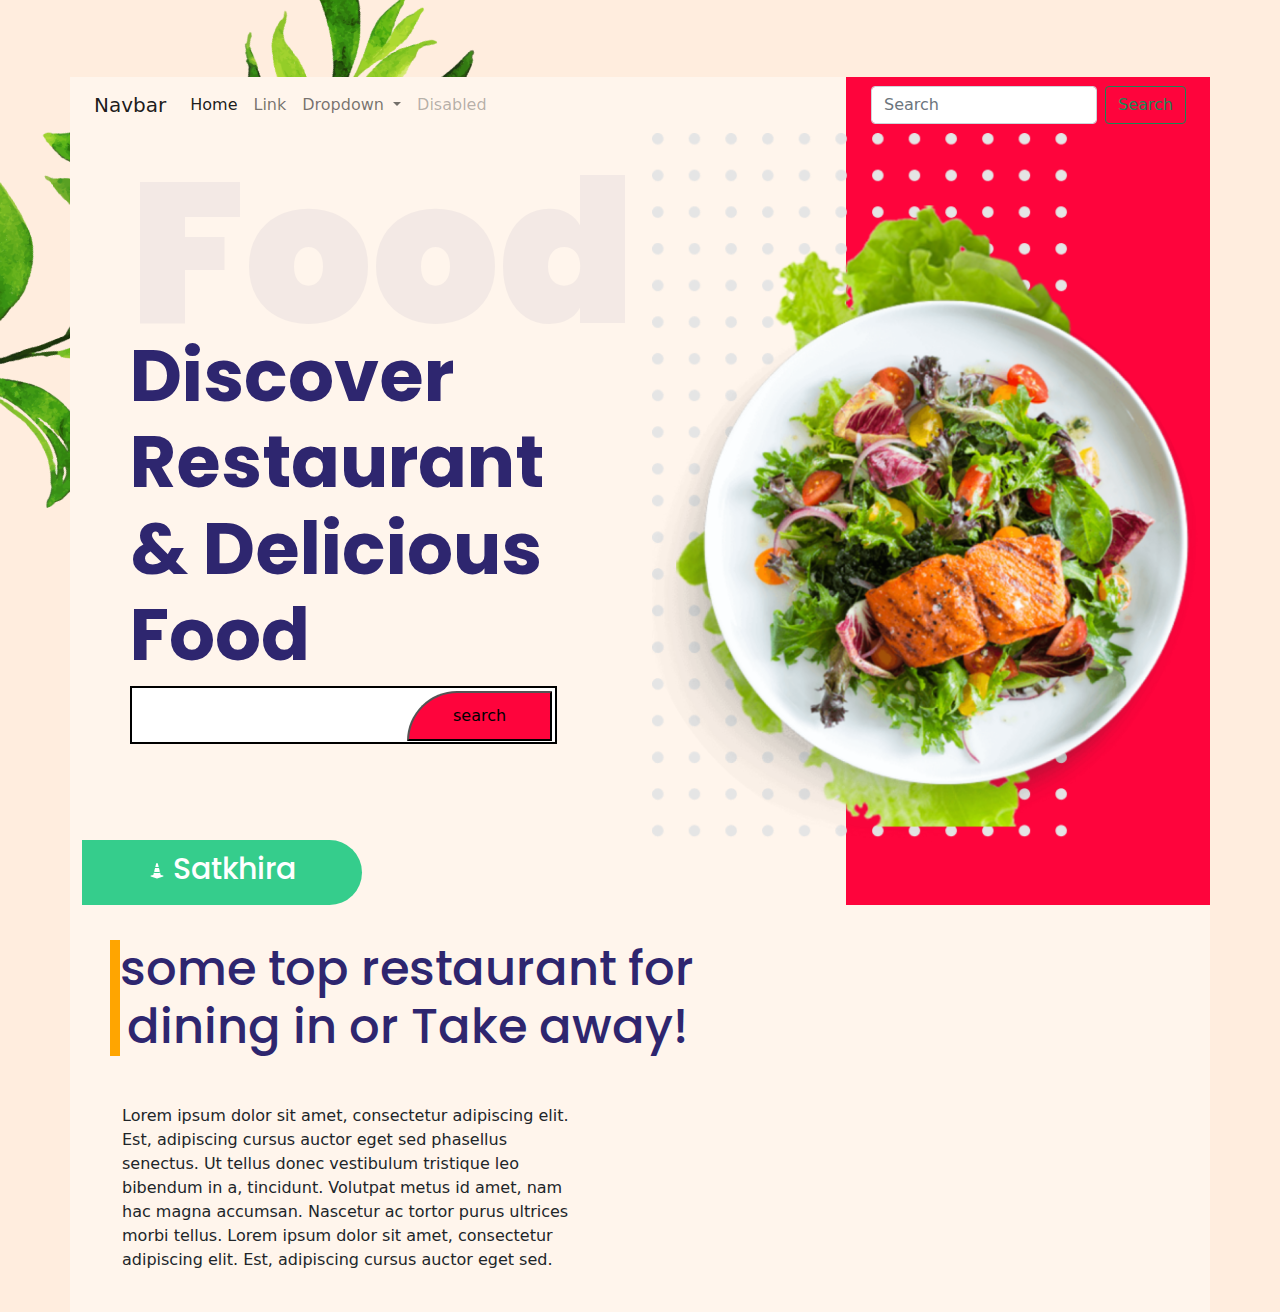
==== index.html @ 4b52ce10 "middle" ====
<!DOCTYPE html>
<html lang="en">
<head>
  <meta charset="UTF-8">
  <meta http-equiv="X-UA-Compatible" content="IE=edge">
  <meta name="viewport" content="width=device-width, initial-scale=1.0">
  <title>Go ahead</title>
  <link rel="stylesheet" href="css/style.css">
  <link rel="stylesheet" href="css/bootstrap.min.css">
  <link rel="preconnect" href="https://fonts.gstatic.com">
  <link href="https://fonts.googleapis.com/css2?family=Poppins:ital,wght@0,300;1,200&display=swap" rel="stylesheet">

</head>
<body style="background: url(images/body-background-image.png) no-repeat;">
    <header style="margin-top: 6%;">
      <!-- <div class="head-floor container"> -->
        <div style="background: url(images/red-bar.png) whitesmoke no-repeat right center ;" class="head-floor head container">
          <nav class="navbar navbar-expand-lg navbar-light">
            <div class="container-fluid">
              <a class="navbar-brand" href="#">Navbar</a>
              <button class="navbar-toggler" type="button" data-bs-toggle="collapse" data-bs-target="#navbarSupportedContent" aria-controls="navbarSupportedContent" aria-expanded="false" aria-label="Toggle navigation">
                <span class="navbar-toggler-icon"></span>
              </button>
              <div class="collapse navbar-collapse" id="navbarSupportedContent">
                <ul class="navbar-nav me-auto mb-2 mb-lg-0">
                  <li class="nav-item">
                    <a class="nav-link active" aria-current="page" href="#">Home</a>
                  </li>
                  <li class="nav-item">
                    <a class="nav-link" href="#">Link</a>
                  </li>
                  <li class="nav-item dropdown">
                    <a class="nav-link dropdown-toggle" href="#" id="navbarDropdown" role="button" data-bs-toggle="dropdown" aria-expanded="false">
                      Dropdown
                    </a>
                    <ul class="dropdown-menu" aria-labelledby="navbarDropdown">
                      <li><a class="dropdown-item" href="#">Action</a></li>
                      <li><a class="dropdown-item" href="#">Another action</a></li>
                      <li><hr class="dropdown-divider"></li>
                      <li><a class="dropdown-item" href="#">Something else here</a></li>
                    </ul>
                  </li>
                  <li class="nav-item">
                    <a class="nav-link disabled" href="#" tabindex="-1" aria-disabled="true">Disabled</a>
                  </li>
                </ul>
                <form class="d-flex">
                  <input class="form-control me-2" type="search" placeholder="Search" aria-label="Search">
                  <button class="btn btn-outline-success" type="submit">Search</button>
                </form>
              </div>
            </div>
          </nav>
          <div class="shop-name-slider row">
            <div class="shop-name col-md-6 align-self-center">
              <div class="banner ms-5">
                <h1>Food</h1>
              <h3>Discover Restaurant <br>& Delicious Food</h3>
              <div class="search-bar">
                <input id="search-field" type="text">
                <button id="search-btn">search</button>
              </div>
              </div>
              <br>
              <br>
              <br>
              <br>
              <div class="location">
                <h5><svg xmlns="http://www.w3.org/2000/svg" width="16" height="16" fill="currentColor" class="bi bi-cone-striped" viewBox="0 0 16 16">
                  <path d="M9.97 4.88l.953 3.811C10.158 8.878 9.14 9 8 9c-1.14 0-2.159-.122-2.923-.309L6.03 4.88C6.635 4.957 7.3 5 8 5s1.365-.043 1.97-.12zm-.245-.978L8.97.88C8.718-.13 7.282-.13 7.03.88L6.274 3.9C6.8 3.965 7.382 4 8 4c.618 0 1.2-.036 1.725-.098zm4.396 8.613a.5.5 0 0 1 .037.96l-6 2a.5.5 0 0 1-.316 0l-6-2a.5.5 0 0 1 .037-.96l2.391-.598.565-2.257c.862.212 1.964.339 3.165.339s2.303-.127 3.165-.339l.565 2.257 2.391.598z"/>
                </svg> <span> </span> Satkhira</h5>
              </div>
            </div>
            <div class="slider col-md-6">
              <!-- <img src="images/them2.png" alt=""> -->
              <div id="carouselExampleSlidesOnly" class="carousel slide" data-bs-ride="carousel">
                <div class="carousel-inner">
                  <div class="carousel-item active">
                    <img src="images/them2.png" class="d-block w-100" alt="...">
                  </div>
                  <div class="carousel-item">
                    <img src="images/them2.png" class="d-block w-100" alt="...">
                  </div>
                  <div class="carousel-item">
                    <img src="images/them2.png" class="d-block w-100" alt="...">
                  </div>
                </div>
              </div>
            </div>
          </div>
        </div>
      <!-- </div> -->
    </header>
    <section>
      <div class="head-floor container">
        <div class="row middle">
          <h3 class="col-md-6 d-flex align-self-center">some top restaurant for <br>dining in or Take away!</h3>
          <p class="col-md-5">Lorem ipsum dolor sit amet, consectetur adipiscing elit. Est, adipiscing cursus auctor eget sed phasellus senectus. Ut tellus donec vestibulum tristique leo bibendum in a, tincidunt. Volutpat metus id amet, nam hac magna accumsan. Nascetur ac tortor purus ultrices morbi tellus. Lorem ipsum dolor sit amet, consectetur adipiscing elit. Est, adipiscing cursus auctor eget sed.</p>
        </div>

      </div>
    </section>


   
    
    <!-- <a href="https://www.youtube.com/channel/UC7hSS_eujjZOEQrjsda76gA/videos" target="_blank" id="ytd-url">My YouTube Channel</a> -->

    <script src="js/bootstrap.min.js"></script>
</body>
</html>
---- css/style.css ----
body {
    background-color: #FFEDDE !important;

  }
.slider img{
    width: 90%;
}
.head-floor{
    background-color: #FFF5EC !important;
}
.banner h1{
    /* font-size: 80px;     */
    margin-bottom: -40px !important;
    font-family: Poppins;
    font-style: normal;
    font-weight: 900;
    font-size: 200px;
    text-transform: capitalize;
    color: #2E266F;
    opacity: 0.05;
}
.banner h3{
    /* margin-bottom: -40px !important; */
    font-family: Poppins;
    font-style: normal;
    font-weight: bold;
    font-size: 72px;
    text-transform: capitalize;

    color: #2E266F;


}
.head{
    background-size: 364px !important;
}
.location{
    height: 65px;
    width: 280px;
    background: #35CD8C;
    border-radius: 0px 100px 100px 0px;
    
    display: flex;
    align-items: center;
    justify-content: center;

}
.location h5{
    text-align: center;
    font-family: Poppins;
    font-style: normal;
    font-weight: 500;
    font-size: 30px;
    text-transform: capitalize;

    color: #FFFFFF;


}
.search-bar{
    width: 427px;
    height: 58px;
    border: 2px solid black;
    background-color: white;
}
#search-field{
    width: 270px;
    height: 54px;
    border: 0;
}
input:focus, #search-btn:focus {
   outline: none;
    
}
#search-btn{
    /* position: absolute;
    left: 390px; */
    width: 145px;
    height: 50px;
    border-radius: 60px 0px 0px 0px;
    background: #FE043C;
}
.middle h3{
    margin-top: 35px;
    text-align: center;
    font-family: Poppins;
    font-style: normal;
    font-weight: 500;
    font-size: 48px;
    color: #2E266F;
    border-left: 10px solid orange;
    margin-left: 40px;
    padding: 0;
    width: fit-content;
}
.middle p{
  margin: 40px;
}
/* .banner{
    margin-left: 20px;
} */

@media only screen and (max-device-width : 1024px) {
    .middle p{
        margin: 40px;

      }
    .middle h3{
        margin: 40px;
        font-size: 33px;
      }
}



/* Tablet and phone*/
@media only screen and (max-device-width : 769px) {
    .banner h1{
        font-size: 121px !important;
        margin-bottom: 0px !important;
        opacity: 1;
    }
    .banner h3{
        font-size: 29px !important;
    }
    .head{
        background-size: 335px !important;
    }
    .search-bar{
        width: 309px;

    }
    #search-btn{
        width: 90px;
   
    }
    #search-field{
        width: 208px;
    }
    .middle h3{
        margin: 40px;
        font-size: 21px;
      }
}
@media only screen and (max-device-width : 425px) {
    .head{
        background-size: 121px 100% !important;
    }
    .middle p{
        margin: 0;
        text-align: center;
      }
    .middle h3{
        margin: 5px;

        font-size: 48px;
      }
}
@media only screen and (max-device-width : 320px) {
    .search-bar{
        width: 250px;

    }
    #search-btn{
        width: 90px;
   
    }
    #search-field{
        width: 149px;
    }
    body{
        background-size: 121px 100% !important;
    }
    .banner h1{
        font-size: 100px !important;
        
    }
}
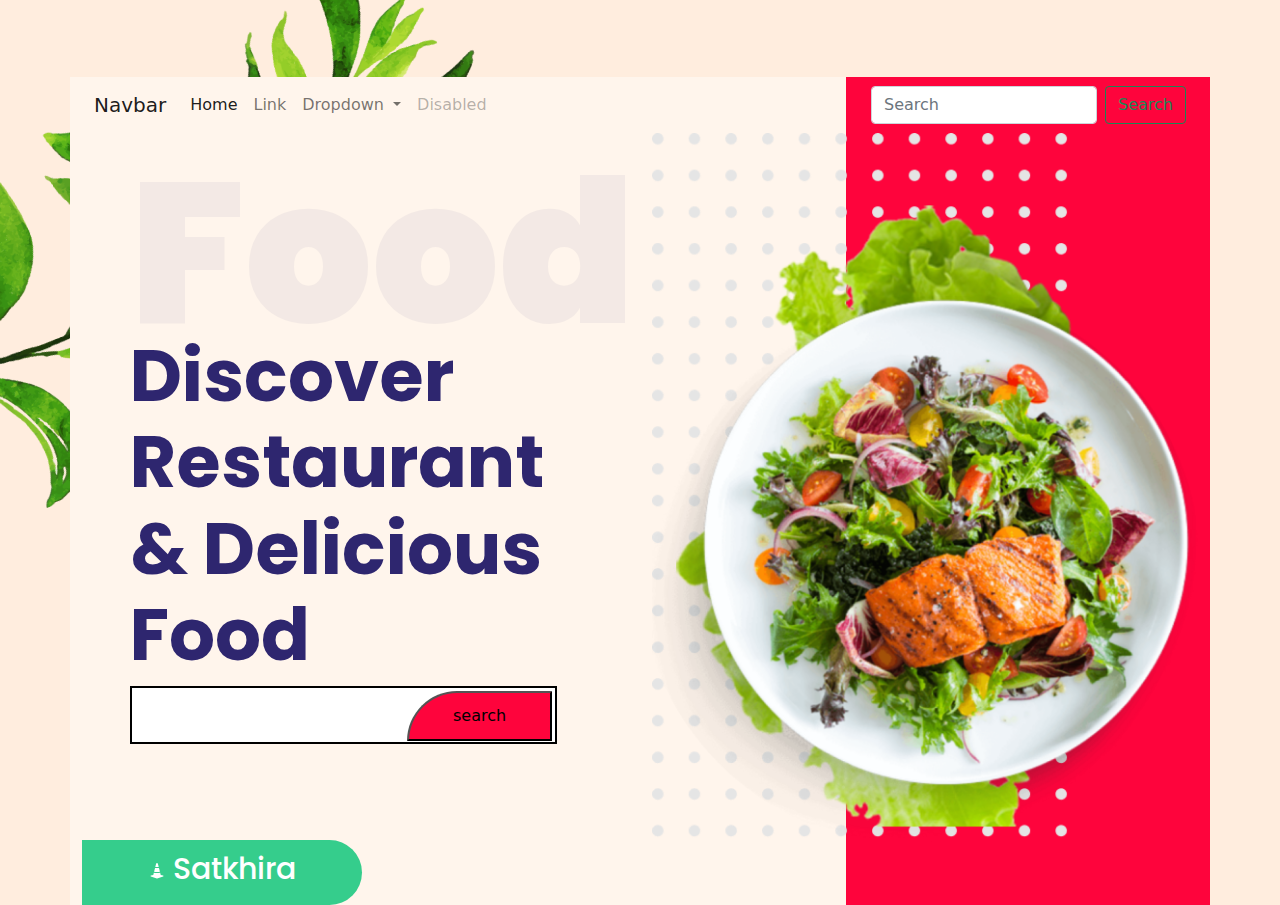
==== commit b84faa48: "remove" ====
--- a/index.html
+++ b/index.html
@@ -91,21 +91,12 @@
         </div>
       <!-- </div> -->
     </header>
-    <section>
-      <div class="head-floor container">
-        <div class="row middle">
-          <h3 class="col-md-6 d-flex align-self-center">some top restaurant for <br>dining in or Take away!</h3>
-          <p class="col-md-5">Lorem ipsum dolor sit amet, consectetur adipiscing elit. Est, adipiscing cursus auctor eget sed phasellus senectus. Ut tellus donec vestibulum tristique leo bibendum in a, tincidunt. Volutpat metus id amet, nam hac magna accumsan. Nascetur ac tortor purus ultrices morbi tellus. Lorem ipsum dolor sit amet, consectetur adipiscing elit. Est, adipiscing cursus auctor eget sed.</p>
-        </div>
 
-      </div>
-    </section>
 
 
    
     
-    <!-- <a href="https://www.youtube.com/channel/UC7hSS_eujjZOEQrjsda76gA/videos" target="_blank" id="ytd-url">My YouTube Channel</a> -->
-
+    
     <script src="js/bootstrap.min.js"></script>
 </body>
 </html>--- a/css/style.css
+++ b/css/style.css
@@ -80,36 +80,15 @@
     border-radius: 60px 0px 0px 0px;
     background: #FE043C;
 }
-.middle h3{
-    margin-top: 35px;
-    text-align: center;
-    font-family: Poppins;
-    font-style: normal;
-    font-weight: 500;
-    font-size: 48px;
-    color: #2E266F;
-    border-left: 10px solid orange;
-    margin-left: 40px;
-    padding: 0;
-    width: fit-content;
-}
-.middle p{
-  margin: 40px;
-}
+
 /* .banner{
     margin-left: 20px;
 } */
 
 @media only screen and (max-device-width : 1024px) {
-    .middle p{
-        margin: 40px;
+    
+}
 
-      }
-    .middle h3{
-        margin: 40px;
-        font-size: 33px;
-      }
-}
 
 
 
@@ -137,25 +116,20 @@
     #search-field{
         width: 208px;
     }
-    .middle h3{
-        margin: 40px;
-        font-size: 21px;
-      }
+    
 }
+
+
+
 @media only screen and (max-device-width : 425px) {
     .head{
         background-size: 121px 100% !important;
     }
-    .middle p{
-        margin: 0;
-        text-align: center;
-      }
-    .middle h3{
-        margin: 5px;
+    
+}
 
-        font-size: 48px;
-      }
-}
+
+
 @media only screen and (max-device-width : 320px) {
     .search-bar{
         width: 250px;
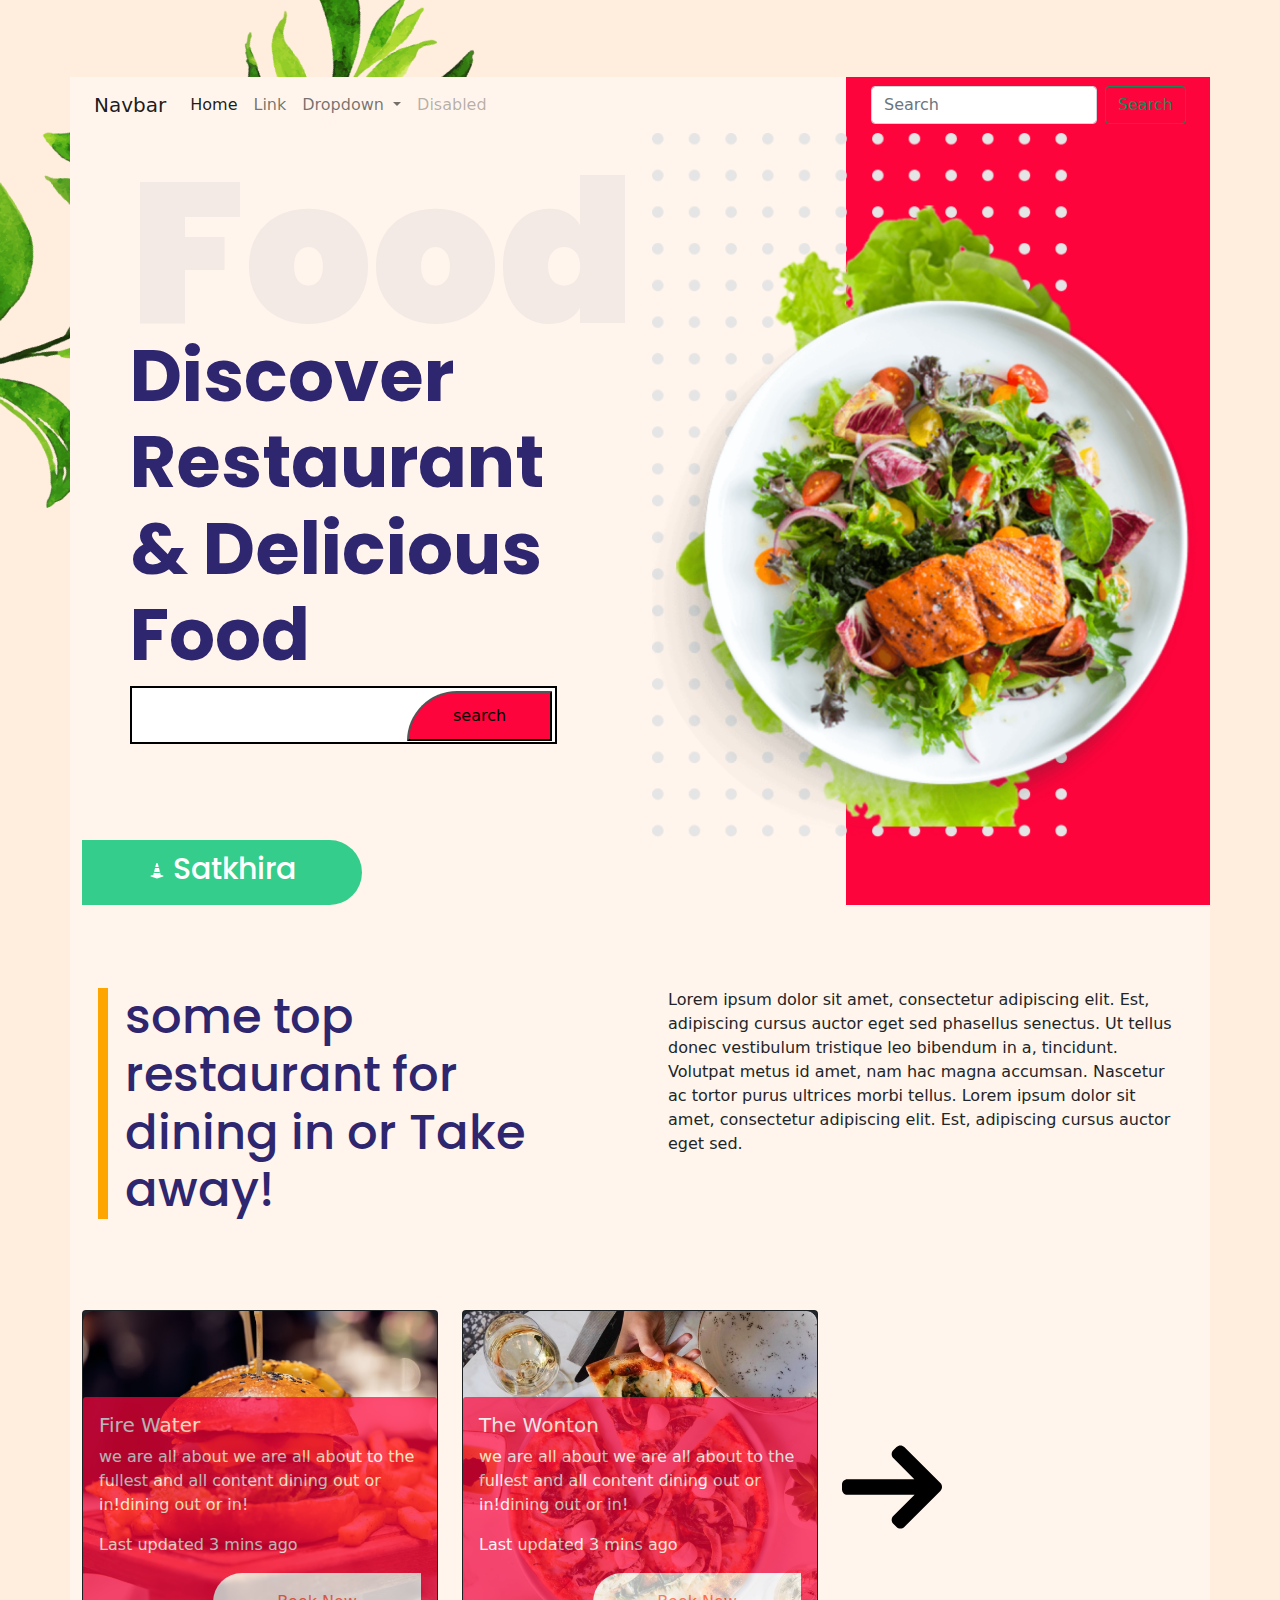
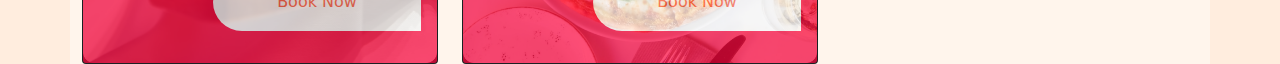
==== commit abb9bd34: "next" ====
--- a/index.html
+++ b/index.html
@@ -4,7 +4,7 @@
   <meta charset="UTF-8">
   <meta http-equiv="X-UA-Compatible" content="IE=edge">
   <meta name="viewport" content="width=device-width, initial-scale=1.0">
-  <title>Go ahead</title>
+  <title>BD restaurant</title>
   <link rel="stylesheet" href="css/style.css">
   <link rel="stylesheet" href="css/bootstrap.min.css">
   <link rel="preconnect" href="https://fonts.gstatic.com">
@@ -91,7 +91,69 @@
         </div>
       <!-- </div> -->
     </header>
+    <section>
+      <div class="head-floor container">
+        <div style="padding-top: 6%; padding-bottom: 6%;" class="row">
+          <div class="col-sm-6">
+            <div class="card card-modify">
+              <div class="card-body">
+                <h5 class="card-title middle-h">some top restaurant for dining in or Take away!</h5>
+                
+                
+              </div>
+            </div>
+          </div>
+          <div class="col-sm-6">
+            <div class="card card-modify">
+              <div class="card-body">
+               
+                <p class="card-text">Lorem ipsum dolor sit amet, consectetur adipiscing elit. Est, adipiscing cursus auctor eget sed phasellus senectus. Ut tellus donec vestibulum tristique leo bibendum in a, tincidunt. Volutpat metus id amet, nam hac magna accumsan. Nascetur ac tortor purus ultrices morbi tellus. Lorem ipsum dolor sit amet, consectetur adipiscing elit. Est, adipiscing cursus auctor eget sed.</p>
+                
+              </div>
+            </div>
+          </div>
+        </div>
+    </section>
 
+    <section>
+      <div class="head-floor container">
+        <div class="row row-cols-1 row-cols-md-3  g-4">
+          <div class="col topu">
+            <div class="card bg-dark text-white">
+              <img src="images/barger.png" class="card-img" alt="...">
+              <div class="card-img-overlay-own">
+                <h5 class="card-title">Fire Water</h5>
+                <p class="card-text">we are all about we are all about to the fullest and all content dining out or in!dining out or in!</p>
+                <p class="card-text">Last updated 3 mins ago</p>
+                <div class="d-flex flex-row-reverse">
+                  <p class="order">Book Now</p>
+                </div>
+              </div>
+            </div>
+          </div>
+          <div class="col topu">
+            <div class="card bg-dark text-white">
+              <img src="images/pizza.png" class="card-img" alt="...">
+              <div class="card-img-overlay-own">
+                <h5 class="card-title">The Wonton</h5>
+                <p class="card-text">we are all about we are all about to the fullest and all content dining out or in!dining out or in!</p>
+                <p class="card-text">Last updated 3 mins ago</p>
+                
+                <div class="d-flex flex-row-reverse">
+                  <p class="order">Book Now</p>
+                </div>
+                
+            </div>
+          </div>
+          
+          
+          
+        </div>
+        <div class="next-Btn d-flex align-self-center">
+          <img class="next" src="images/right-arrow.svg" alt="">
+        </div>
+      </div>
+    </section>
 
 
    
--- a/css/style.css
+++ b/css/style.css
@@ -80,7 +80,50 @@
     border-radius: 60px 0px 0px 0px;
     background: #FE043C;
 }
-
+.middle-h{
+    font-family: Poppins;
+    font-style: normal;
+    font-weight: 500;
+    font-size: 48px;
+    color: #2E266F;
+    border-left: 10px solid orange;
+    padding-left: 17px;
+}
+.card-modify{
+    background-color: transparent !important;
+    border: 0 !important;
+}
+
+.card-img-overlay-own {
+    position: absolute;
+    /* top: 0; */
+    right: 0;
+    bottom: 0;
+    left: 0;
+    padding: 1rem;
+    border-radius: calc(.25rem - 1px);
+    background: #FE043C;
+    opacity: 0.7;
+}
+.order{
+    display: flex;
+    align-items: center;
+    justify-content: center;
+    background-color: white;
+    width: 208px;
+    height: 58px;
+    color: tomato;
+    position: relative;
+    border-radius: 100px 0px 0px 100px;
+    cursor: pointer;
+}
+.next{
+    width: 100px;
+}
+/* .align-btn{
+    display: flex;
+    align-items: flex-end;
+} */
 /* .banner{
     margin-left: 20px;
 } */
@@ -150,3 +193,15 @@
         
     }
 }
+/* @media (min-width: 768px){
+ .topu{
+    
+    width: 45.333333%;
+}
+} */
+@media only screen and (max-width: 990px) and (min-width: 767px)  {
+    .topu{
+        width: 330px !important;
+    }
+    
+}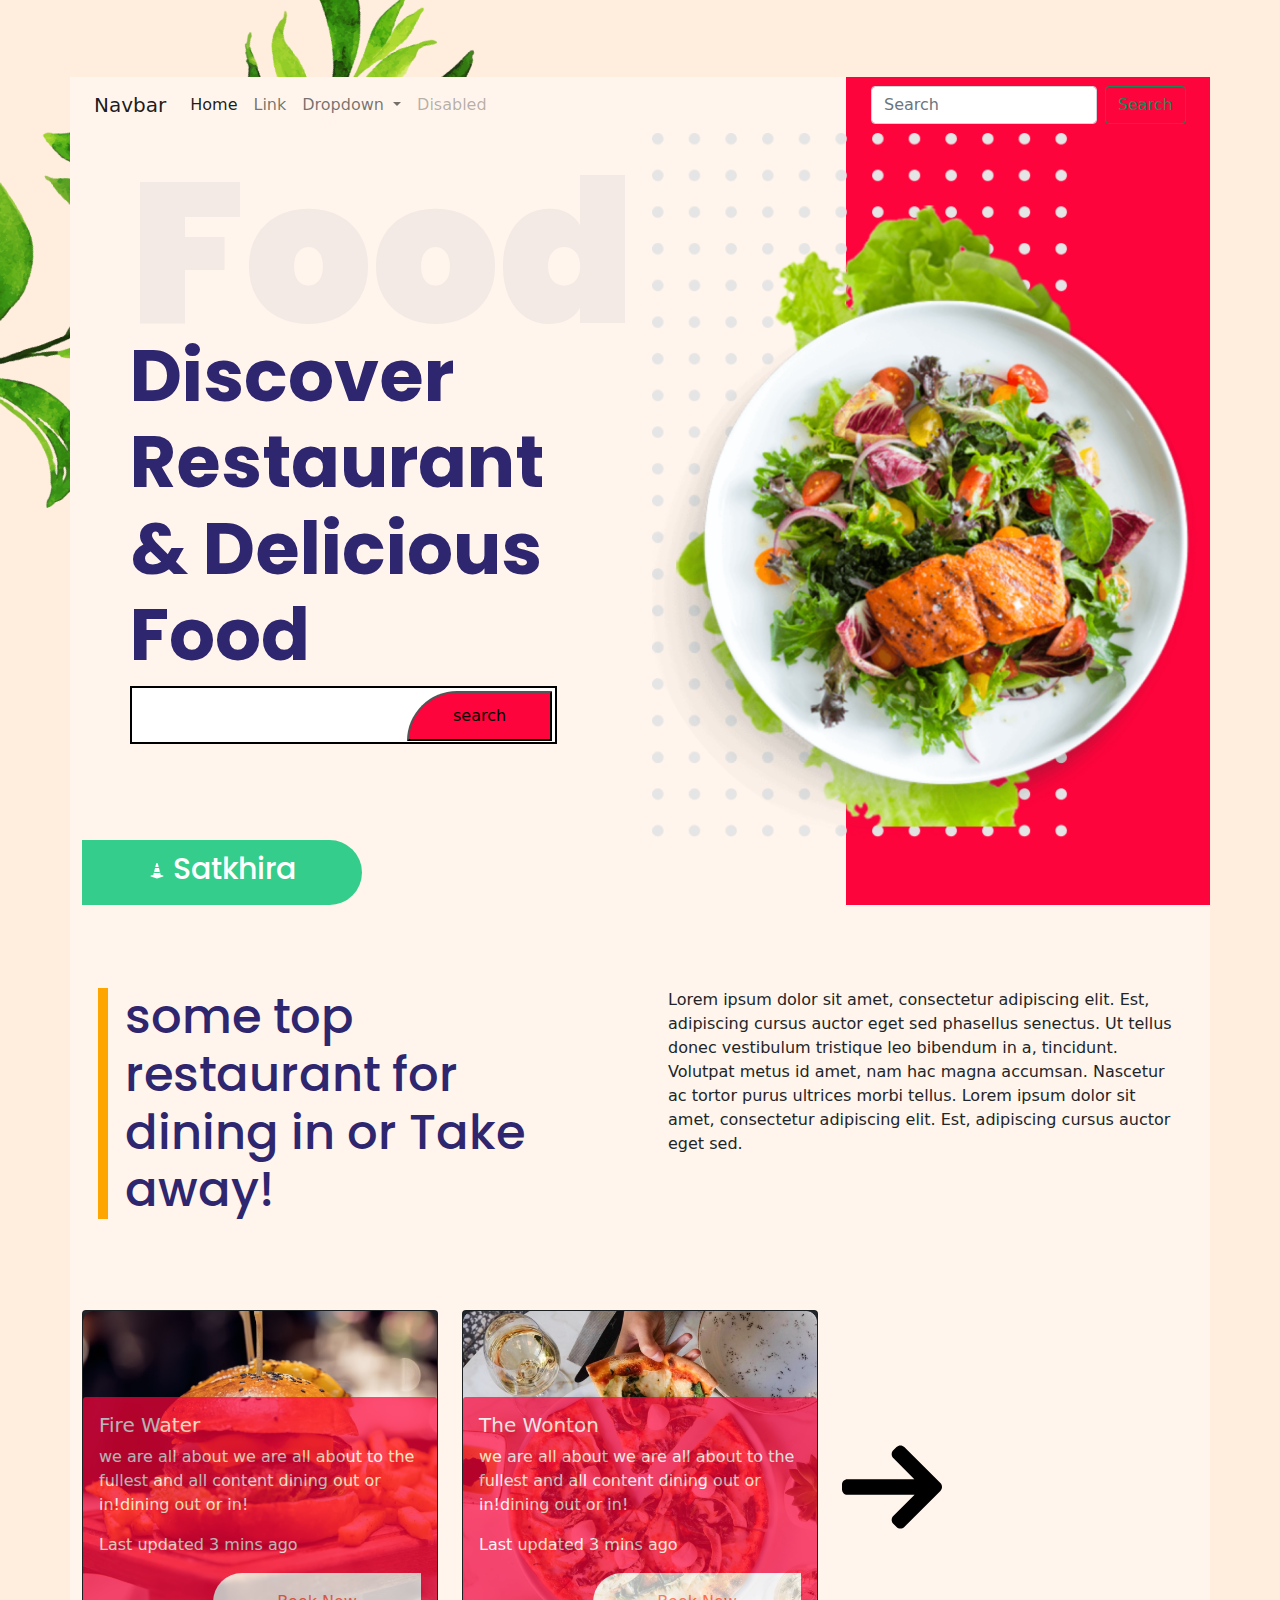
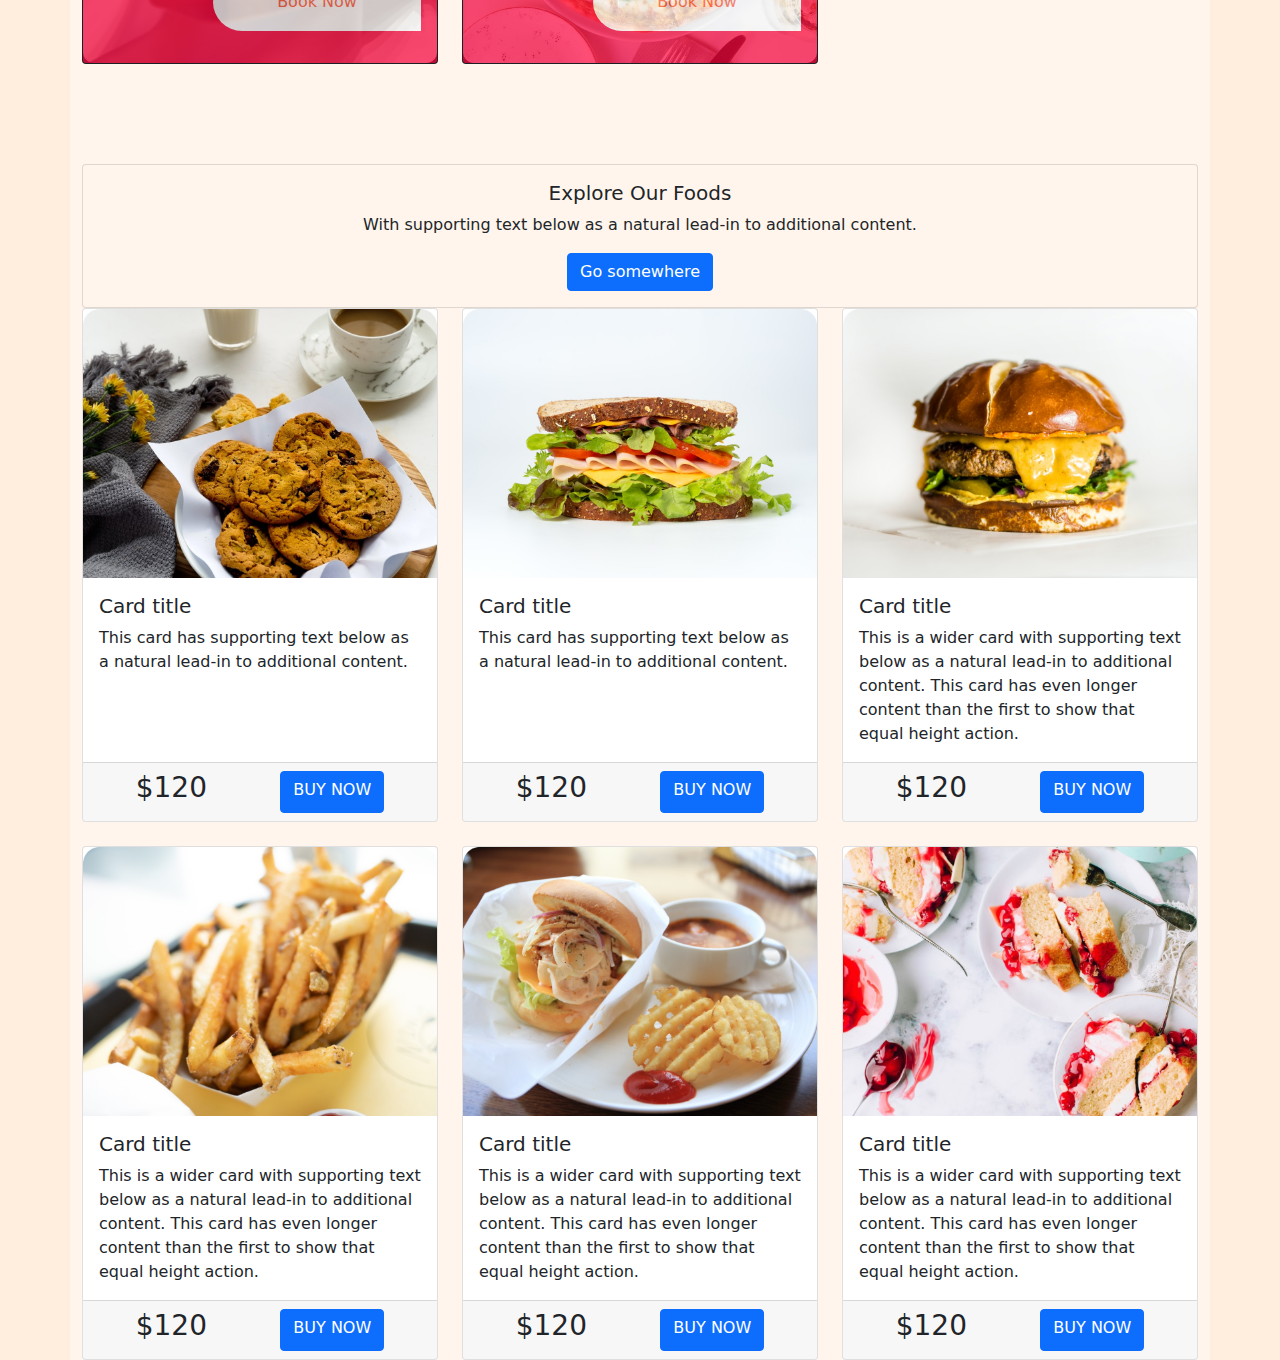
==== commit d64b9dab: "food section" ====
--- a/index.html
+++ b/index.html
@@ -117,7 +117,7 @@
 
     <section>
       <div class="head-floor container">
-        <div class="row row-cols-1 row-cols-md-3  g-4">
+        <div style="padding-bottom: 100px;" class="row row-cols-1 row-cols-md-3  g-4">
           <div class="col topu">
             <div class="card bg-dark text-white">
               <img src="images/barger.png" class="card-img" alt="...">
@@ -138,19 +138,110 @@
                 <h5 class="card-title">The Wonton</h5>
                 <p class="card-text">we are all about we are all about to the fullest and all content dining out or in!dining out or in!</p>
                 <p class="card-text">Last updated 3 mins ago</p>
-                
                 <div class="d-flex flex-row-reverse">
                   <p class="order">Book Now</p>
-                </div>
-                
-            </div>
-          </div>
-          
-          
-          
+                </div> 
+            </div>
+          </div> 
         </div>
         <div class="next-Btn d-flex align-self-center">
           <img class="next" src="images/right-arrow.svg" alt="">
+        </div>
+      </div>
+    </section>
+
+    <section>
+      <div class="head-floor container">
+        <div class="head-floor card text-center ">
+          <div class="card-body">
+            <h5 class="card-title">Explore Our Foods</h5>
+            <p class="card-text">With supporting text below as a natural lead-in to additional content.</p>
+            <a href="" class="btn btn-primary">Go somewhere</a>
+          </div>
+        </div>
+      </div>
+    </section>
+    <section>
+      <div class="head-floor container">
+        <div class="row row-cols-1 row-cols-md-3 g-4">
+          <div class="col topu">
+            <div class="card h-100">
+              <img src="images/food6.png" class="card-img-top" alt="...">
+              <div class="card-body">
+                <h5 class="card-title">Card title</h5>
+                <p class="card-text">This card has supporting text below as a natural lead-in to additional content.</p>
+              </div>
+              <div class="card-footer d-flex justify-content-around">
+                <h3 class="">$120</h3>
+                <a href="#" class="btn btn-primary">BUY NOW</a>
+              </div>
+            </div>
+          </div>
+          <div class="col topu">
+            <div class="card h-100">
+              <img src="images/food1.png" class="card-img-top" alt="...">
+              <div class="card-body">
+                <h5 class="card-title">Card title</h5>
+                <p class="card-text">This card has supporting text below as a natural lead-in to additional content.</p>
+              </div>
+              <div class="card-footer d-flex justify-content-around">
+                <h3 class="">$120</h3>
+                <a href="#" class="btn btn-primary">BUY NOW</a>
+              </div>
+            </div>
+          </div>
+          <div class="col topu">
+            <div class="card h-100">
+              <img src="images/food2.png" class="card-img-top" alt="...">
+              <div class="card-body">
+                <h5 class="card-title">Card title</h5>
+                <p class="card-text">This is a wider card with supporting text below as a natural lead-in to additional content. This card has even longer content than the first to show that equal height action.</p>
+              </div>
+              <div class="card-footer d-flex justify-content-around">
+                <h3 class="">$120</h3>
+                <a href="#" class="btn btn-primary">BUY NOW</a>
+              </div>
+            </div>
+          </div>
+          <div class="col topu">
+            <div class="card h-100">
+              <img src="images/food3.png" class="card-img-top" alt="...">
+              <div class="card-body">
+                <h5 class="card-title">Card title</h5>
+                <p class="card-text">This is a wider card with supporting text below as a natural lead-in to additional content. This card has even longer content than the first to show that equal height action.</p>
+              </div>
+              <div class="card-footer d-flex justify-content-around">
+                <h3 class="">$120</h3>
+                <a href="#" class="btn btn-primary">BUY NOW</a>
+              </div>
+            </div>
+          </div>
+          <div class="col topu">
+            <div class="card h-100">
+              <img src="images/food4.png" class="card-img-top" alt="...">
+              <div class="card-body">
+                <h5 class="card-title">Card title</h5>
+                <p class="card-text">This is a wider card with supporting text below as a natural lead-in to additional content. This card has even longer content than the first to show that equal height action.</p>
+              </div>
+              <div class="card-footer d-flex justify-content-around">
+                <h3 class="">$120</h3>
+                <a href="#" class="btn btn-primary">BUY NOW</a>
+              </div>
+            </div>
+          </div>
+          <div class="col topu">
+            <div class="card h-100">
+              <img src="images/food5.png" class="card-img-top" alt="...">
+              <div class="card-body">
+                <h5 class="card-title">Card title</h5>
+                <p class="card-text">This is a wider card with supporting text below as a natural lead-in to additional content. This card has even longer content than the first to show that equal height action.</p>
+              </div>
+              <div class="card-footer d-flex justify-content-around">
+                <h3 class="">$120</h3>
+                <a href="#" class="btn btn-primary">BUY NOW</a>
+              </div>
+            </div>
+          </div>
         </div>
       </div>
     </section>
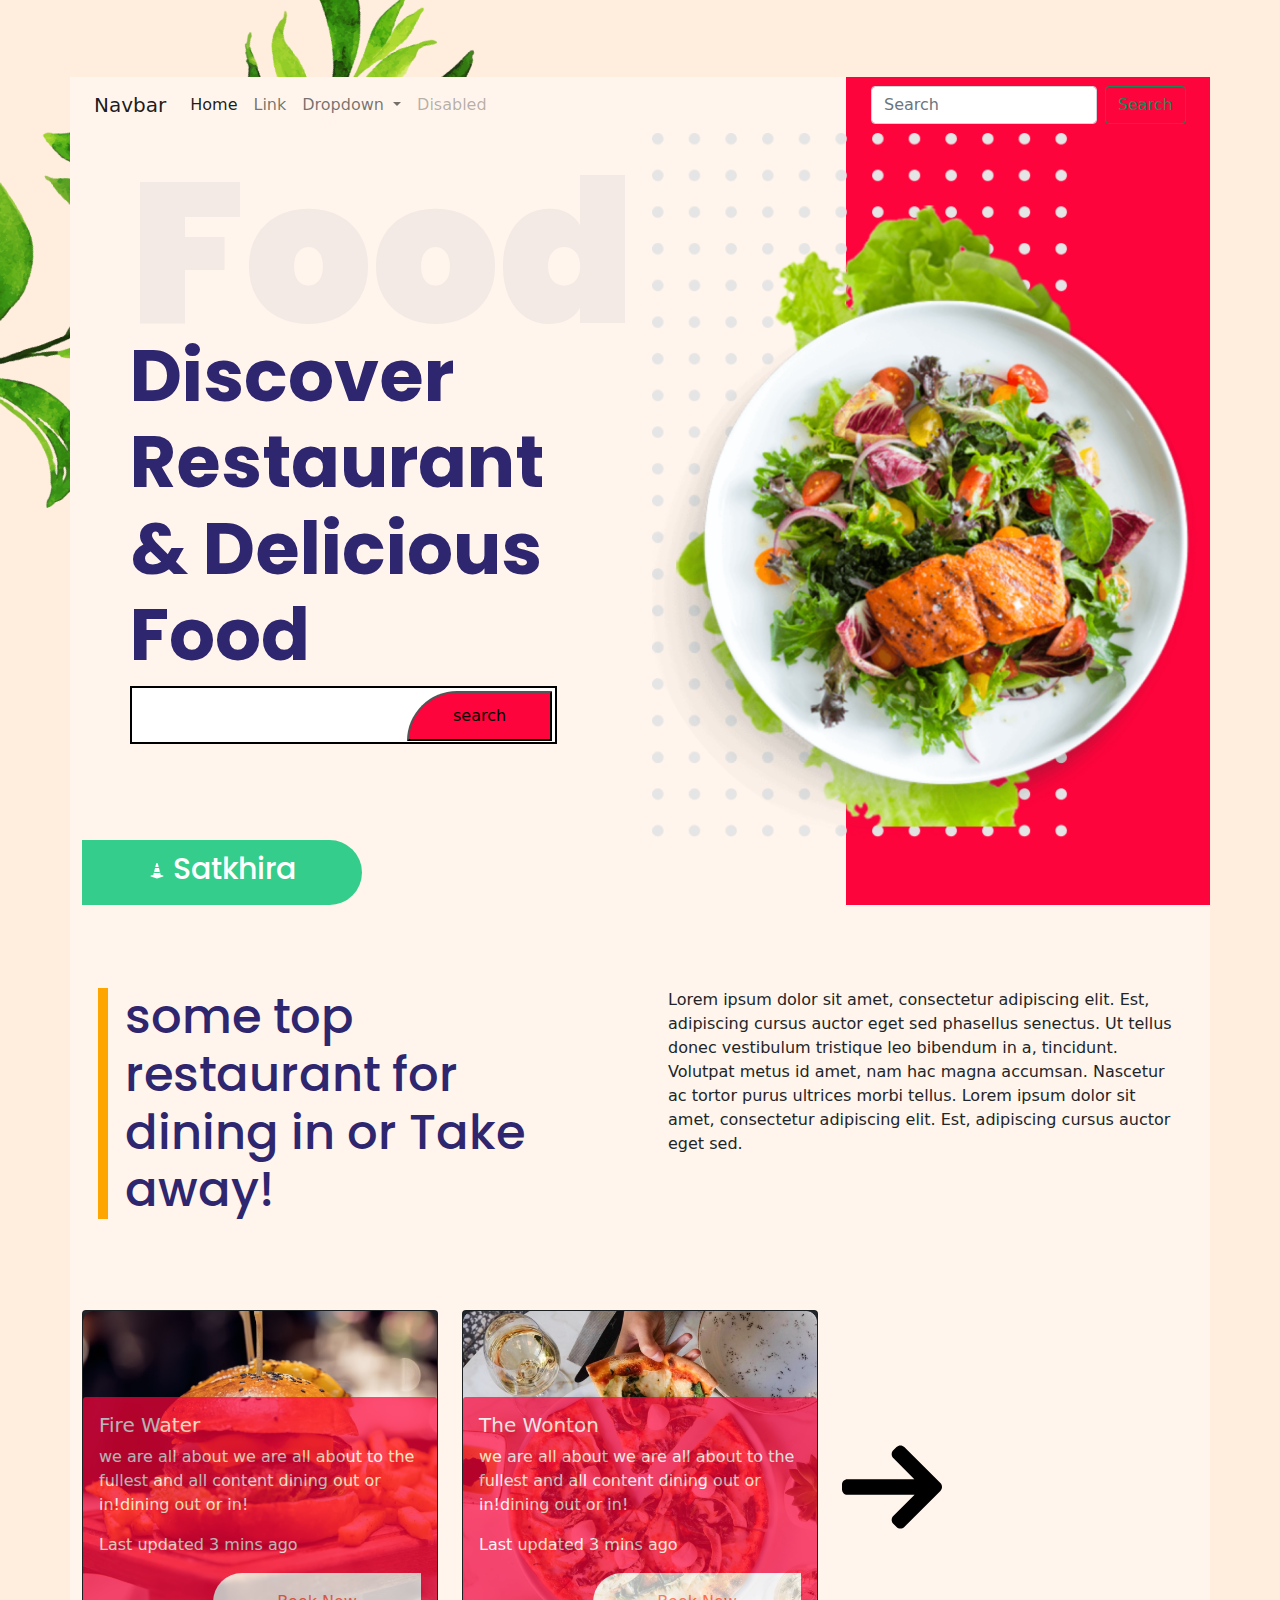
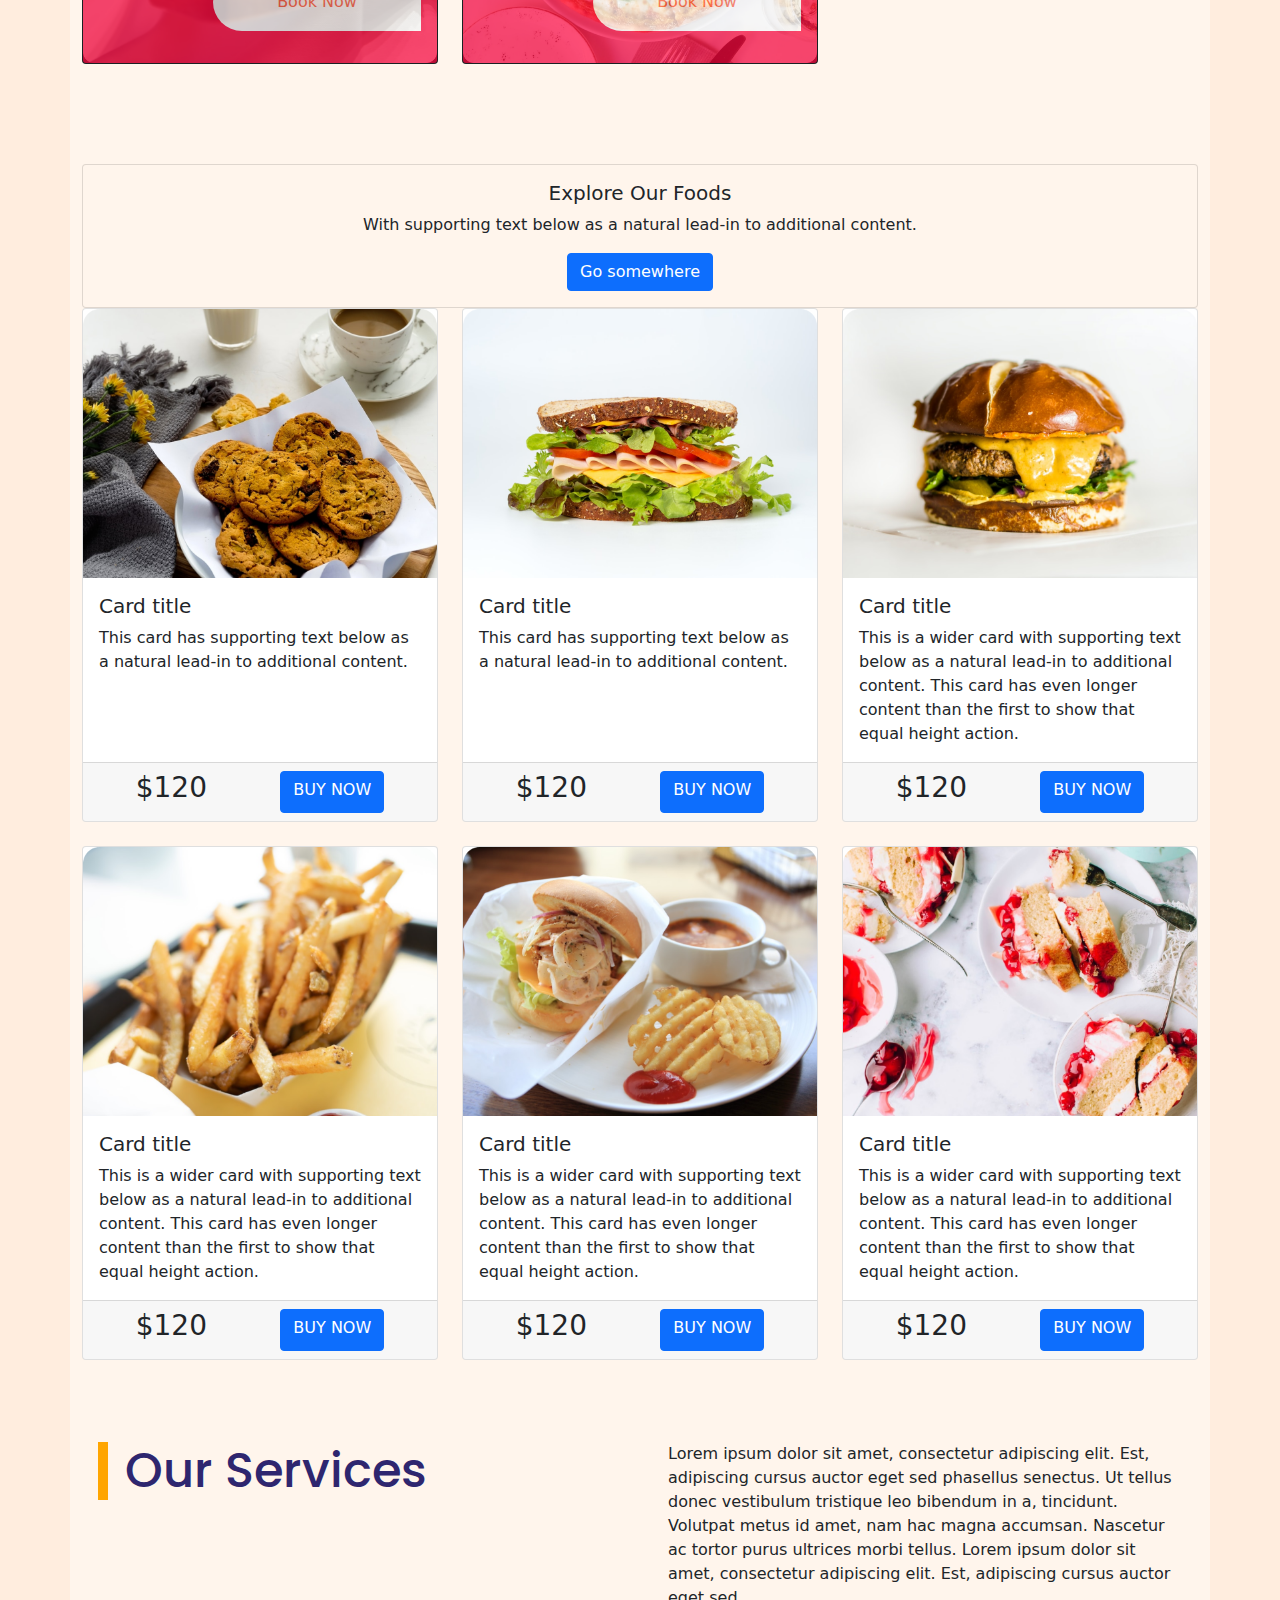
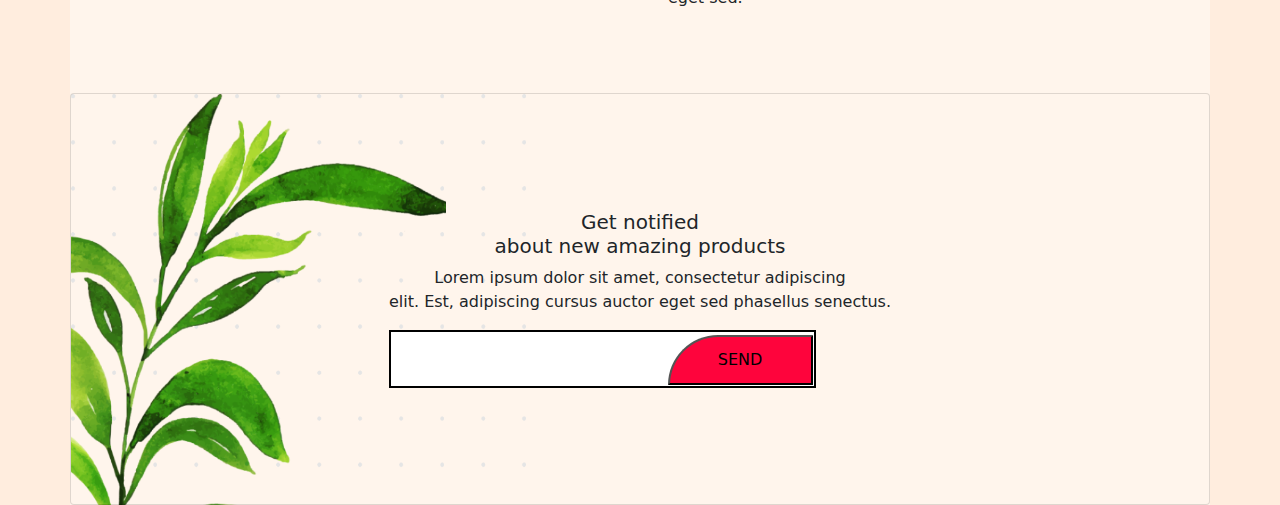
==== commit 83c21ace: "final design" ====
--- a/index.html
+++ b/index.html
@@ -57,8 +57,8 @@
                 <h1>Food</h1>
               <h3>Discover Restaurant <br>& Delicious Food</h3>
               <div class="search-bar">
-                <input id="search-field" type="text">
-                <button id="search-btn">search</button>
+                <input class="search-field" id="search-field" type="text">
+                <button class="search-btn" id="search-btn">search</button>
               </div>
               </div>
               <br>
@@ -245,7 +245,46 @@
         </div>
       </div>
     </section>
-
+    <section>
+      <div class="head-floor container">
+        <div style="padding-top: 6%; padding-bottom: 6%;" class="row">
+          <div class="col-sm-6">
+            <div class="card card-modify">
+              <div class="card-body">
+                <h5 class="card-title middle-h">Our Services</h5>
+                
+                
+              </div>
+            </div>
+          </div>
+          <div class="col-sm-6">
+            <div class="card card-modify">
+              <div class="card-body">
+               
+                <p class="card-text">Lorem ipsum dolor sit amet, consectetur adipiscing elit. Est, adipiscing cursus auctor eget sed phasellus senectus. Ut tellus donec vestibulum tristique leo bibendum in a, tincidunt. Volutpat metus id amet, nam hac magna accumsan. Nascetur ac tortor purus ultrices morbi tellus. Lorem ipsum dolor sit amet, consectetur adipiscing elit. Est, adipiscing cursus auctor eget sed.</p>
+                
+              </div>
+            </div>
+          </div>
+        </div>
+    </section>
+
+    <section>
+      <div style="padding: 0;" class="head-floor container">
+        <div style="background: url(images/feedback.png) no-repeat;" class="feedback card text-center d-flex align-items-center">
+          <div class="card-body">
+            <h5 style="margin-top: 100px;" class="card-title">Get notified <br> about new amazing products</h5>
+            <p class="card-text">Lorem ipsum dolor sit amet, consectetur adipiscing <br> elit. Est, adipiscing cursus auctor eget sed phasellus senectus.</p>
+            <div style="margin-bottom: 100px;">
+              <div class="search-bar">
+                <input class="search-field" id="search-field" type="text">
+                <button class="search-btn" id="search-btn">SEND</button>
+              </div>
+            </div>
+          </div>
+        </div>
+      </div>
+    </section>
 
    
     
--- a/css/style.css
+++ b/css/style.css
@@ -57,22 +57,28 @@
 
 
 }
-.search-bar{
+.search-bar,.input-email{
     width: 427px;
     height: 58px;
     border: 2px solid black;
     background-color: white;
 }
-#search-field{
+.input-email input{
+    width: 352px;
+    height: 54px;
+    border: 0;
+    background-color: white;
+}
+.search-field{
     width: 270px;
     height: 54px;
     border: 0;
 }
-input:focus, #search-btn:focus {
+input:focus, .search-btn:focus {
    outline: none;
     
 }
-#search-btn{
+.search-btn{
     /* position: absolute;
     left: 390px; */
     width: 145px;
@@ -171,6 +177,12 @@
     
 }
 
+.feedback{
+    
+        background-size: 40% !important;
+      
+}
+
 
 
 @media only screen and (max-device-width : 320px) {
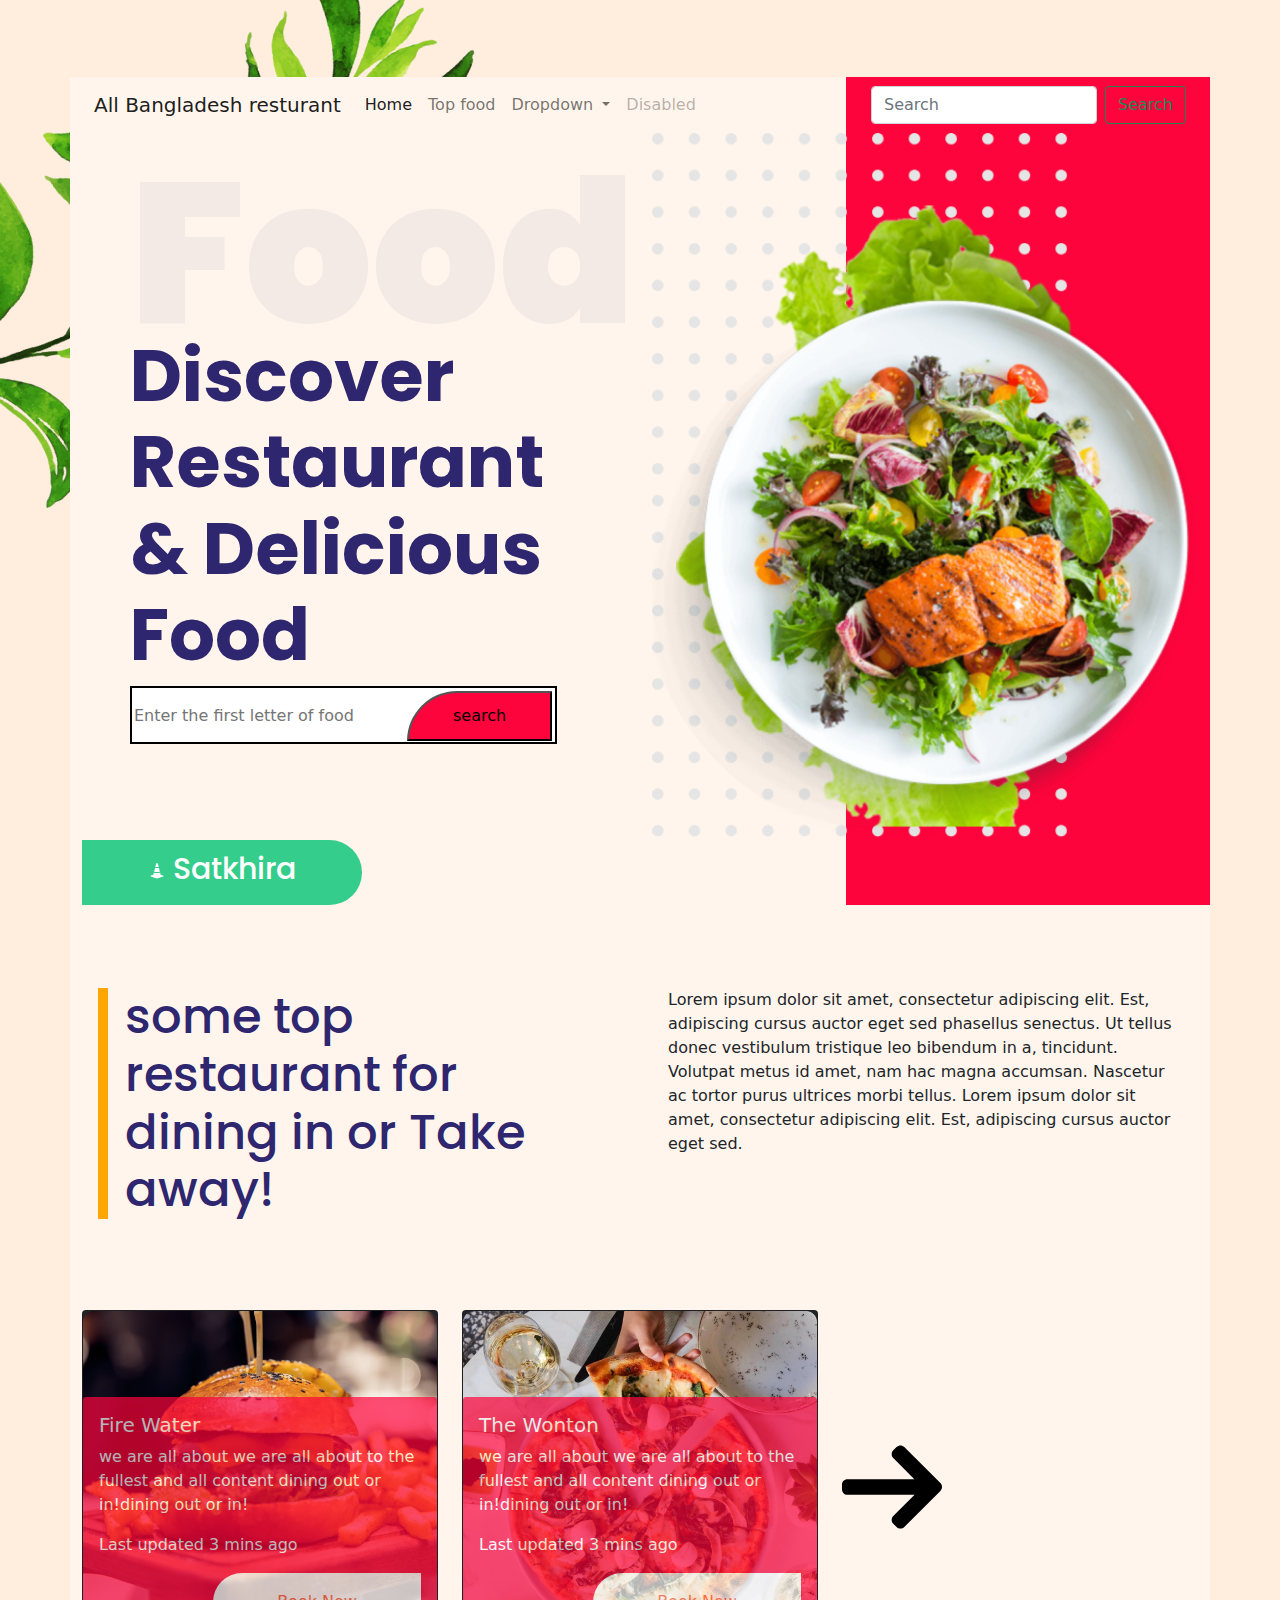
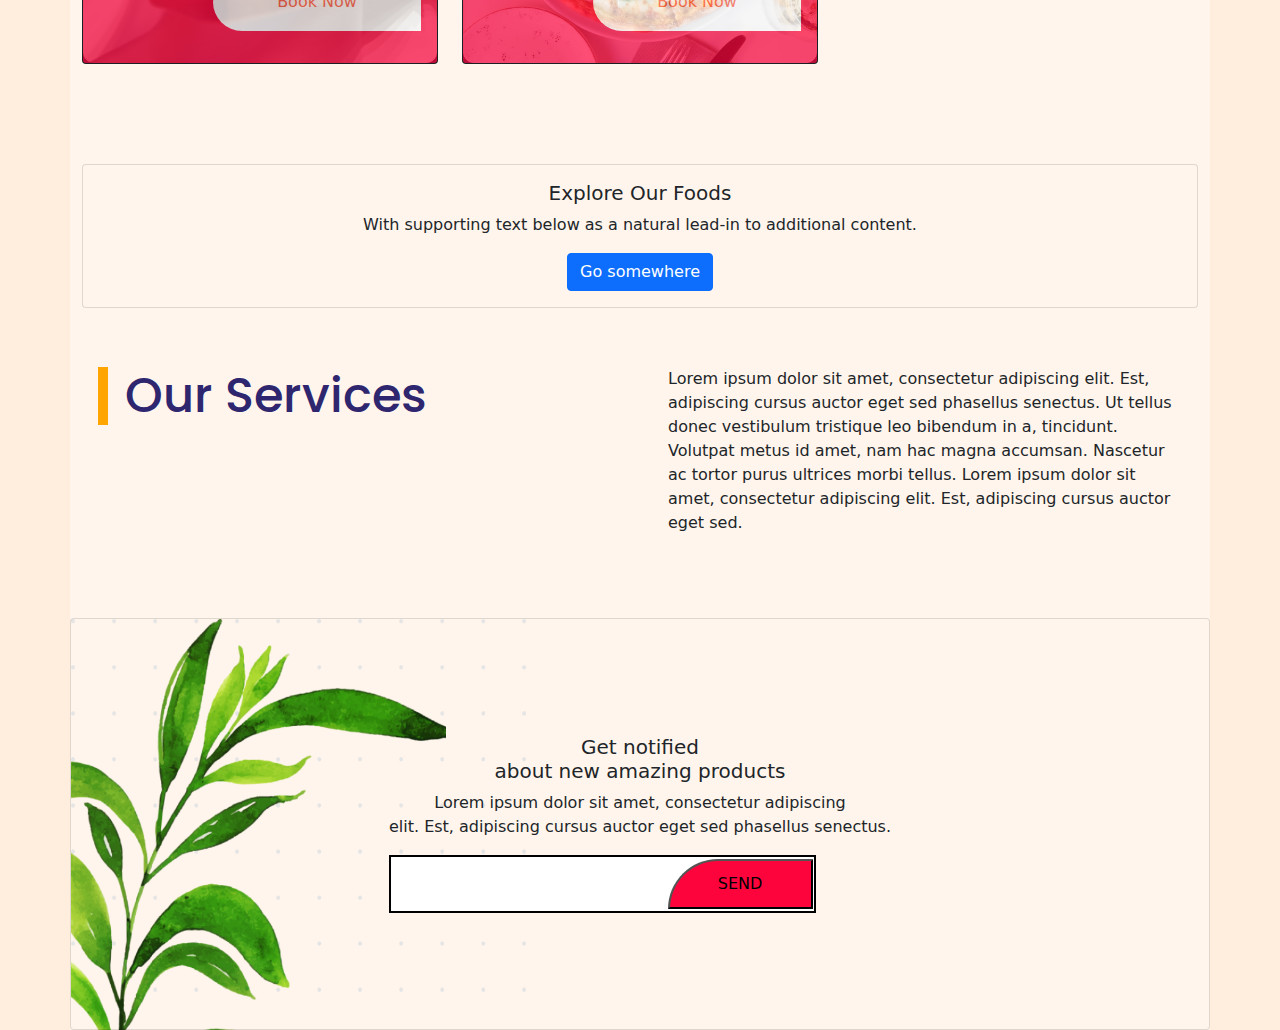
==== commit 931178ba: "final web" ====
--- a/index.html
+++ b/index.html
@@ -17,7 +17,7 @@
         <div style="background: url(images/red-bar.png) whitesmoke no-repeat right center ;" class="head-floor head container">
           <nav class="navbar navbar-expand-lg navbar-light">
             <div class="container-fluid">
-              <a class="navbar-brand" href="#">Navbar</a>
+              <a class="navbar-brand" href="#">All Bangladesh resturant</a>
               <button class="navbar-toggler" type="button" data-bs-toggle="collapse" data-bs-target="#navbarSupportedContent" aria-controls="navbarSupportedContent" aria-expanded="false" aria-label="Toggle navigation">
                 <span class="navbar-toggler-icon"></span>
               </button>
@@ -27,7 +27,7 @@
                     <a class="nav-link active" aria-current="page" href="#">Home</a>
                   </li>
                   <li class="nav-item">
-                    <a class="nav-link" href="#">Link</a>
+                    <a class="nav-link" href="#topfood">Top food</a>
                   </li>
                   <li class="nav-item dropdown">
                     <a class="nav-link dropdown-toggle" href="#" id="navbarDropdown" role="button" data-bs-toggle="dropdown" aria-expanded="false">
@@ -57,8 +57,9 @@
                 <h1>Food</h1>
               <h3>Discover Restaurant <br>& Delicious Food</h3>
               <div class="search-bar">
-                <input class="search-field" id="search-field" type="text">
-                <button class="search-btn" id="search-btn">search</button>
+                <input class="search-field" id="search-field" type="text" placeholder="Enter the first letter of food">
+                <!-- <button onclick="searchFood()" class="search-btn" id="search-btn">search</button> -->
+                <a href="#fooddisplay"><button onclick="searchFood()" class="search-btn" id="search-btn">search</button></a>
               </div>
               </div>
               <br>
@@ -115,9 +116,9 @@
         </div>
     </section>
 
-    <section>
-      <div class="head-floor container">
-        <div style="padding-bottom: 100px;" class="row row-cols-1 row-cols-md-3  g-4">
+    <section id="topfood">
+      <div class="head-floor container">
+        <div id="randomCategory" style="padding-bottom: 100px;" class="row row-cols-1 row-cols-md-3  g-4">
           <div class="col topu">
             <div class="card bg-dark text-white">
               <img src="images/barger.png" class="card-img" alt="...">
@@ -141,11 +142,12 @@
                 <div class="d-flex flex-row-reverse">
                   <p class="order">Book Now</p>
                 </div> 
-            </div>
-          </div> 
-        </div>
-        <div class="next-Btn d-flex align-self-center">
-          <img class="next" src="images/right-arrow.svg" alt="">
+              </div>
+            </div> 
+          </div>
+          <div class="next-Btn d-flex align-self-center">
+            <img onclick="searchRandomFood()" class="next" src="images/right-arrow.svg" alt="">
+          </div>
         </div>
       </div>
     </section>
@@ -161,10 +163,11 @@
         </div>
       </div>
     </section>
-    <section>
-      <div class="head-floor container">
-        <div class="row row-cols-1 row-cols-md-3 g-4">
-          <div class="col topu">
+    <!-- Food  -->
+    <section id="fooddisplay">
+      <div class="head-floor container">
+        <div id="food-categori" class="food-categori row row-cols-1 row-cols-md-3 g-4">
+          <!-- <div class="col topu">
             <div class="card h-100">
               <img src="images/food6.png" class="card-img-top" alt="...">
               <div class="card-body">
@@ -241,7 +244,7 @@
                 <a href="#" class="btn btn-primary">BUY NOW</a>
               </div>
             </div>
-          </div>
+          </div> -->
         </div>
       </div>
     </section>
@@ -290,5 +293,6 @@
     
     
     <script src="js/bootstrap.min.js"></script>
+    <script src="js/app.js"></script>
 </body>
 </html>